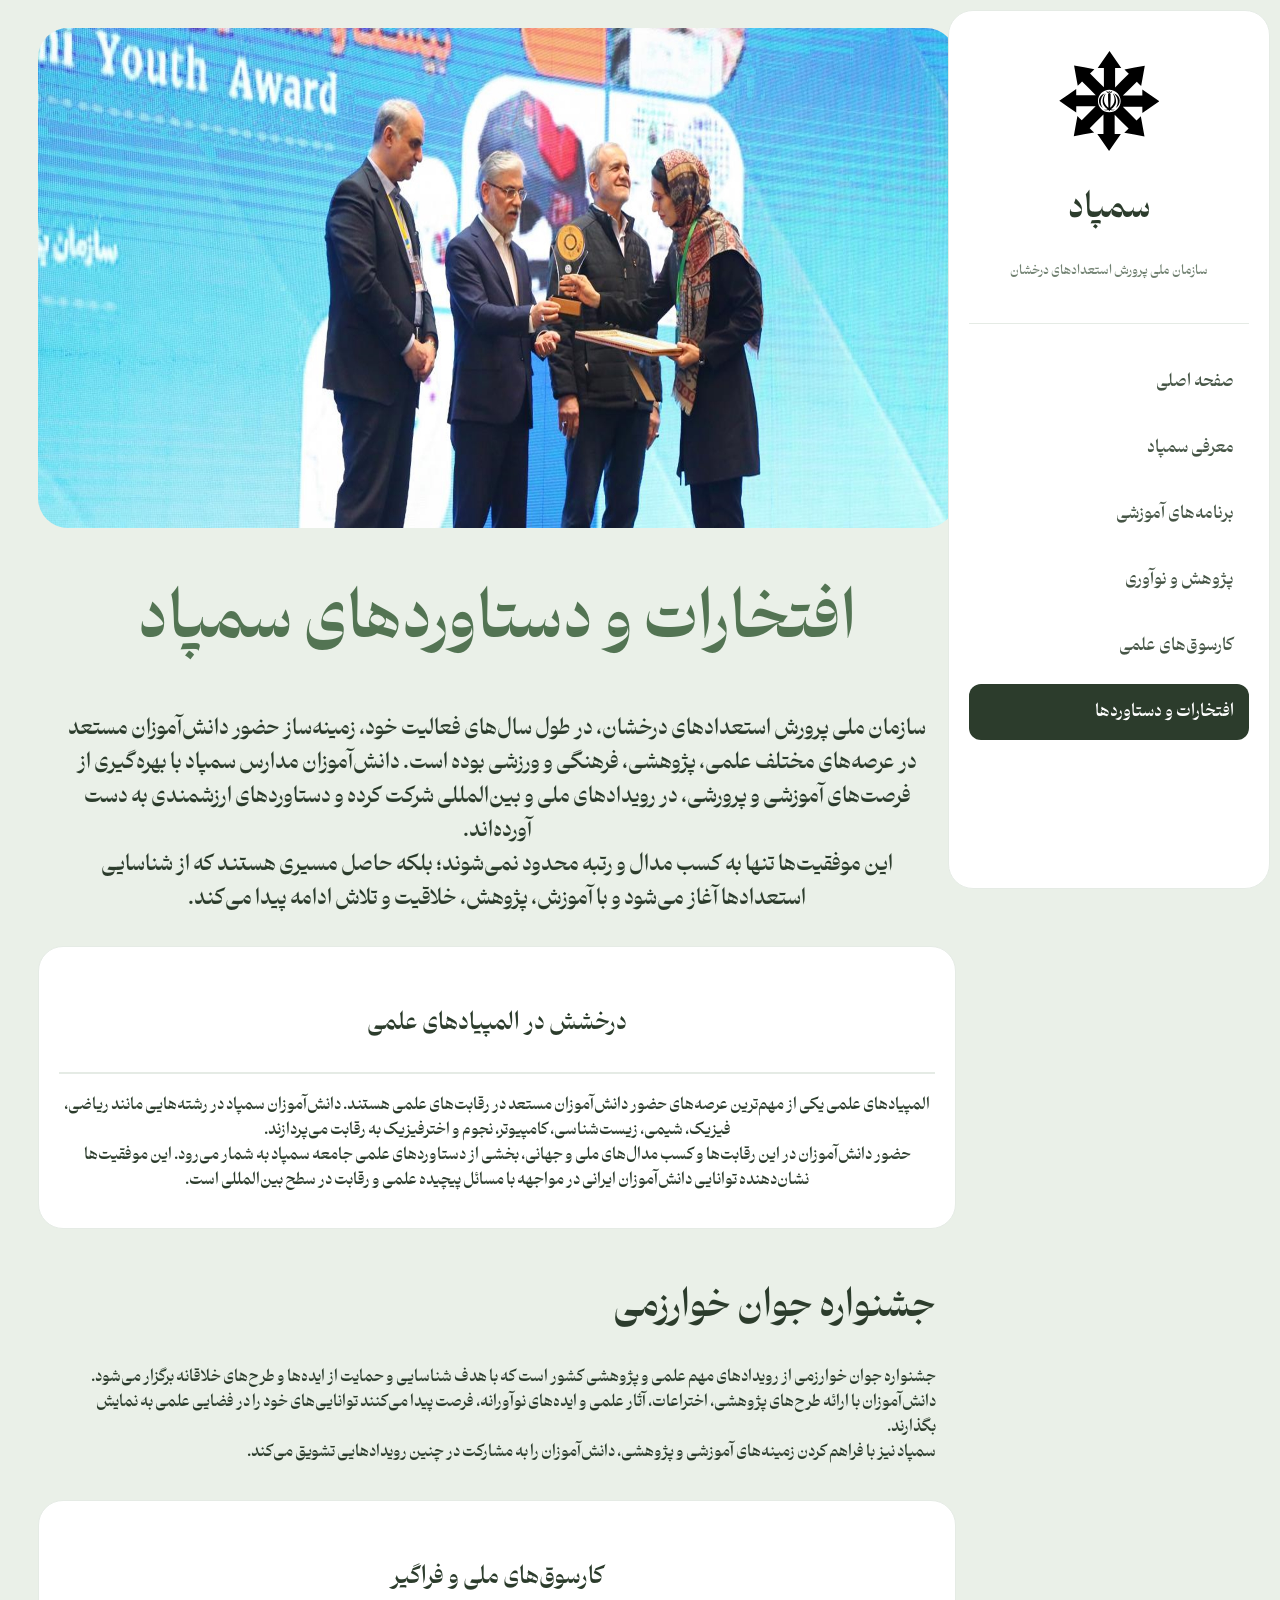
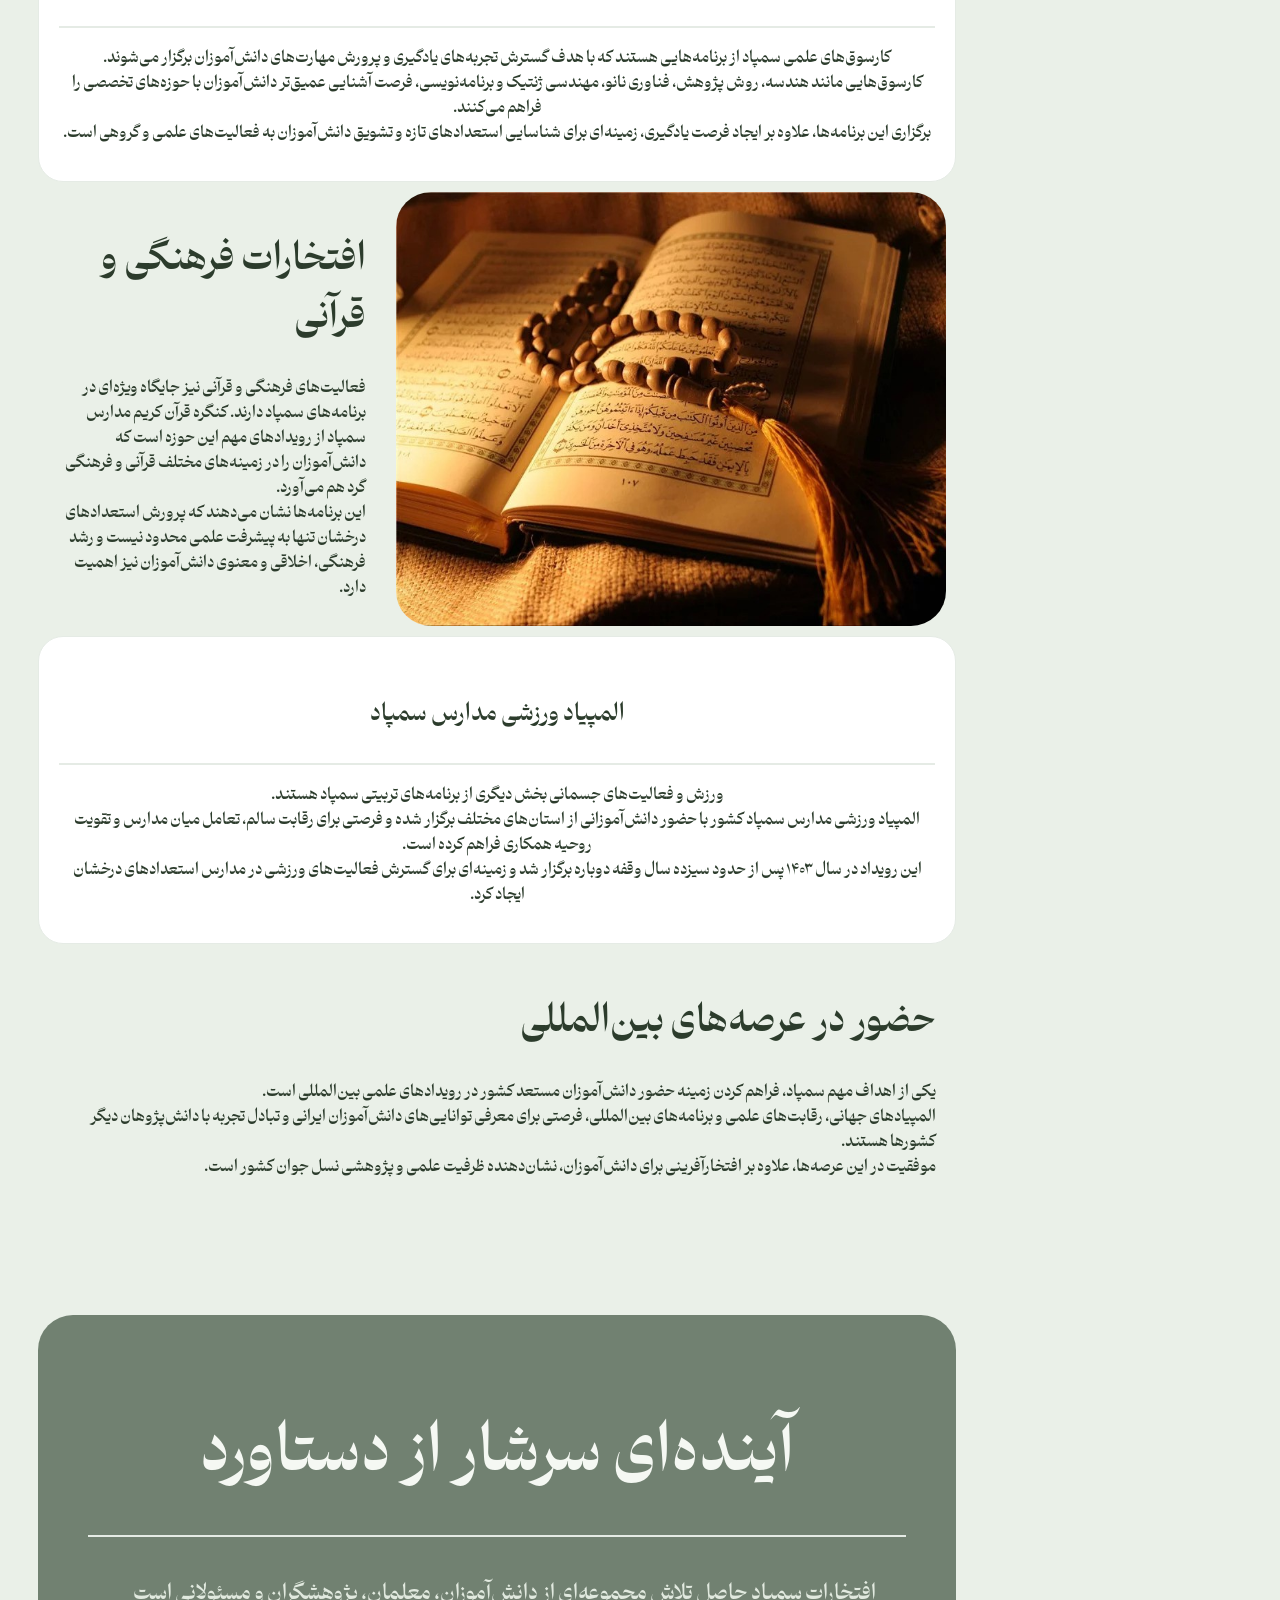
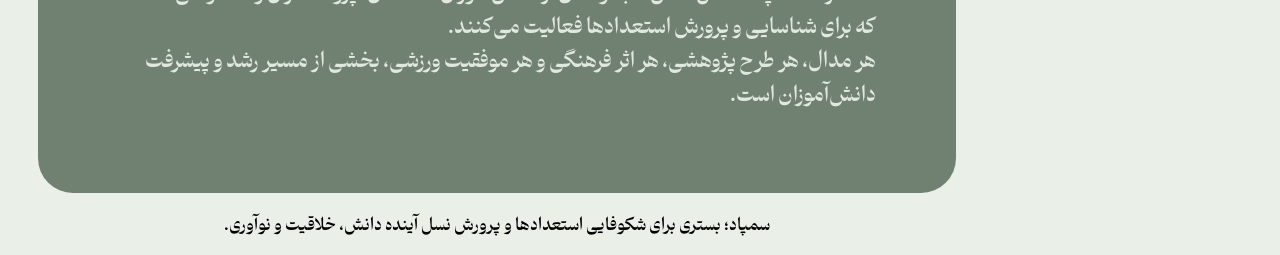
==== achievements.html @ 4903bffd "Add files via upload" ====
<!doctype html>
<html lang="fa" dir="rtl">
  <head>
    <meta charset="UTF-8" />
    <meta name="viewport" content="width=device-width, initial-scale=1.0" />
    <title>افتخارات و دستاوردها</title>
    <link rel="stylesheet" href="./assets/styles/style.css" />
    <link rel="icon" href="./assets/images/Sampad.svg">
  </head>
  <body>
    <aside id="side-bar">
      <div class="sidebar-header">
        <img src="./assets/images/Sampad.svg" alt="لوگو سمپاد">
        <h2>سمپاد</h2>
        <p>سازمان ملی پرورش استعدادهای درخشان</p>
      </div>

      <nav class="sidebar-nav">
        <a href="./index.html"> صفحه اصلی </a>

        <a href="./info.html"> معرفی سمپاد </a>

        <a href="./programs.html"> برنامه‌های آموزشی </a>

        <a href="./research.html"> پژوهش و نوآوری </a>

        <a href="./events.html"> کارسوق‌های علمی </a>

        <a href="./achievements.html" class="active"> افتخارات و دستاوردها </a>
      </nav>
    </aside>

    <div id="div">
      <div id="hover">
        <img src="./assets/images/achievements.jpg" alt="" />
        <h1>افتخارات و دستاوردهای سمپاد</h1>
        <p>
          سازمان ملی پرورش استعدادهای درخشان، در طول سال‌های فعالیت خود،
          زمینه‌ساز حضور دانش‌آموزان مستعد در عرصه‌های مختلف علمی، پژوهشی،
          فرهنگی و ورزشی بوده است. دانش‌آموزان مدارس سمپاد با بهره‌گیری از
          فرصت‌های آموزشی و پرورشی، در رویدادهای ملی و بین‌المللی شرکت کرده و
          دستاوردهای ارزشمندی به دست آورده‌اند.
          <br />
          این موفقیت‌ها تنها به کسب مدال و رتبه محدود نمی‌شوند؛ بلکه حاصل مسیری
          هستند که از شناسایی استعدادها آغاز می‌شود و با آموزش، پژوهش، خلاقیت و
          تلاش ادامه پیدا می‌کند.
        </p>
      </div>

      <div class="info">
        <h2>درخشش در المپیادهای علمی</h2>
        <p>
          المپیادهای علمی یکی از مهم‌ترین عرصه‌های حضور دانش‌آموزان مستعد در
          رقابت‌های علمی هستند. دانش‌آموزان سمپاد در رشته‌هایی مانند ریاضی،
          فیزیک، شیمی، زیست‌شناسی، کامپیوتر، نجوم و اخترفیزیک به رقابت
          می‌پردازند.
          <br />
          حضور دانش‌آموزان در این رقابت‌ها و کسب مدال‌های ملی و جهانی، بخشی از
          دستاوردهای علمی جامعه سمپاد به شمار می‌رود. این موفقیت‌ها نشان‌دهنده
          توانایی دانش‌آموزان ایرانی در مواجهه با مسائل پیچیده علمی و رقابت در
          سطح بین‌المللی است.
        </p>
      </div>

      <div class="text">
        <h2>جشنواره جوان خوارزمی</h2>
        <p>
          جشنواره جوان خوارزمی از رویدادهای مهم علمی و پژوهشی کشور است که با هدف
          شناسایی و حمایت از ایده‌ها و طرح‌های خلاقانه برگزار می‌شود.
          <br />
          دانش‌آموزان با ارائه طرح‌های پژوهشی، اختراعات، آثار علمی و ایده‌های
          نوآورانه، فرصت پیدا می‌کنند توانایی‌های خود را در فضایی علمی به نمایش
          بگذارند.
          <br />
          سمپاد نیز با فراهم کردن زمینه‌های آموزشی و پژوهشی، دانش‌آموزان را به
          مشارکت در چنین رویدادهایی تشویق می‌کند.
        </p>
      </div>

      <div class="info">
        <h2>کارسوق‌های ملی و فراگیر</h2>
        <p>
          کارسوق‌های علمی سمپاد از برنامه‌هایی هستند که با هدف گسترش تجربه‌های
          یادگیری و پرورش مهارت‌های دانش‌آموزان برگزار می‌شوند.
          <br />
          کارسوق‌هایی مانند هندسه، روش پژوهش، فناوری نانو، مهندسی ژنتیک و
          برنامه‌نویسی، فرصت آشنایی عمیق‌تر دانش‌آموزان با حوزه‌های تخصصی را
          فراهم می‌کنند.
          <br />
          برگزاری این برنامه‌ها، علاوه بر ایجاد فرصت یادگیری، زمینه‌ای برای
          شناسایی استعدادهای تازه و تشویق دانش‌آموزان به فعالیت‌های علمی و گروهی
          است.
        </p>
      </div>

      <div style="display: flex">
        <img
          src="./assets/images/achievements2.jpg"
          alt="عکس قرآن"
          class="img"
        />
        <div class="text">
          <h2>افتخارات فرهنگی و قرآنی</h2>
          <p>
            فعالیت‌های فرهنگی و قرآنی نیز جایگاه ویژه‌ای در برنامه‌های سمپاد
            دارند. کنگره قرآن کریم مدارس سمپاد از رویدادهای مهم این حوزه است که
            دانش‌آموزان را در زمینه‌های مختلف قرآنی و فرهنگی گرد هم می‌آورد.
            <br />
            این برنامه‌ها نشان می‌دهند که پرورش استعدادهای درخشان تنها به پیشرفت
            علمی محدود نیست و رشد فرهنگی، اخلاقی و معنوی دانش‌آموزان نیز اهمیت
            دارد.
          </p>
        </div>
      </div>

      <div class="info">
        <h2>المپیاد ورزشی مدارس سمپاد</h2>
        <p>
          ورزش و فعالیت‌های جسمانی بخش دیگری از برنامه‌های تربیتی سمپاد هستند.
          <br />
          المپیاد ورزشی مدارس سمپاد کشور با حضور دانش‌آموزانی از استان‌های مختلف
          برگزار شده و فرصتی برای رقابت سالم، تعامل میان مدارس و تقویت روحیه
          همکاری فراهم کرده است.
          <br />
          این رویداد در سال ۱۴۰۳ پس از حدود سیزده سال وقفه دوباره برگزار شد و
          زمینه‌ای برای گسترش فعالیت‌های ورزشی در مدارس استعدادهای درخشان ایجاد
          کرد.
        </p>
      </div>

      <div class="text">
        <h2>حضور در عرصه‌های بین‌المللی</h2>
        <p>
          یکی از اهداف مهم سمپاد، فراهم کردن زمینه حضور دانش‌آموزان مستعد کشور
          در رویدادهای علمی بین‌المللی است.
          <br />
          المپیادهای جهانی، رقابت‌های علمی و برنامه‌های بین‌المللی، فرصتی برای
          معرفی توانایی‌های دانش‌آموزان ایرانی و تبادل تجربه با دانش‌پژوهان دیگر
          کشورها هستند.
          <br />
          موفقیت در این عرصه‌ها، علاوه بر افتخارآفرینی برای دانش‌آموزان،
          نشان‌دهنده ظرفیت علمی و پژوهشی نسل جوان کشور است.
        </p>
      </div>

      <div class="end">
        <h1>آینده‌ای سرشار از دستاورد</h1>
        <p>
          افتخارات سمپاد حاصل تلاش مجموعه‌ای از دانش‌آموزان، معلمان، پژوهشگران و
          مسئولانی است که برای شناسایی و پرورش استعدادها فعالیت می‌کنند.
          <br />
          هر مدال، هر طرح پژوهشی، هر اثر فرهنگی و هر موفقیت ورزشی، بخشی از مسیر
          رشد و پیشرفت دانش‌آموزان است.
        </p>
      </div>
      <p style="text-align: center; font-family: Doran">
        سمپاد؛ بستری برای شکوفایی استعدادها و پرورش نسل آینده دانش، خلاقیت و
        نوآوری.
      </p>
    </div>
  </body>
</html>
---- assets/styles/style.css ----
@font-face {
  font-family: "Doran";
  src: url("../fonts/Doran-Bold.otf") format("opentype");
  font-weight: bold;
  font-style: normal;
}

#div {
  margin: 0;
  margin-right: 25%;
  margin-left: 30px;
}

body {
  background-color: #eaf0e8;
}

#side-bar {
  width: 280px;
  height: 93vh;
  margin: 10px;
  padding: 20px;

  border-radius: 25px;
  background-color: white;
  border: 1px solid #e5ebe5;

  position: fixed;
  top: 0;
  right: 0;
}

.sidebar-header {
  text-align: center;
  padding: 20px 10px 30px;
  border-bottom: 1px solid #e5ebe5;
}

.sidebar-header > img {
  text-align: center;
  width: 100px;
}

.sidebar-header h2 {
  font-family: "Doran";
  color: #2c3c2c;
  font-size: 32px;
}

.sidebar-header p {
  font-family: "Doran";
  color: #718171;
  font-size: 12px;
}

.sidebar-nav {
  display: flex;
  flex-direction: column;
  gap: 10px;
  margin-top: 30px;
}

.sidebar-nav a {
  text-decoration: none;
  color: #465546;
  font-family: "Doran";
  padding: 15px;
  border-radius: 12px;
  transition: 0.25s ease;
}

.sidebar-nav a:hover {
  background-color: #eaf0e8;
  color: #2c3c2c;
  transform: translateX(-5px);
}

.sidebar-nav a.active {
  background-color: #2c3c2c;
  color: white;
}

#hover {
  text-align: center;
}

#hover > img {
  width: 100%;
  height: 500px;
  border-radius: 30px;
  margin-top: 20px;
}

#hover > p {
  font-family: "Doran", sans-serif;
  color: #2c3c2c;
  font-size: 20px;
  margin: 30px;
  font-weight: bold;
}

#hover > h1 {
  font-family: "Doran", sans-serif;
  color: rgb(83, 116, 83);
  font-size: 60px;
  font-weight: bold;
  margin-top: 40px;
}

.card > h2 {
  color: white;
  font-family: "Doran", sans-serif;
  font-size: 25px;
   padding: 20px 10px 30px;
  border-bottom: 1px solid #e5ebe5;
}

.card > p {
  color: white;
  font-family: "Doran", sans-serif;
  font-size: 15px;
  line-height: 2.2;
}

.cards-container {
  display: flex;
  gap: 25px;
  overflow-x: auto;
  padding: 20px;
  direction: rtl;
}

.card {
  flex: 0 0 350px;
  min-height: 260px;
  box-sizing: border-box;
  background-color: rgb(44, 60, 44);
  border: 2px solid transparent;
  border-radius: 30px;
  padding: 30px;
  text-align: center;

  transition:
    transform 0.3s ease,
    background-color 0.3s ease,
    border-color 0.3s ease,
    box-shadow 0.3s ease;
}

.card:hover {
  transform: translateY(-10px);
  background-color: rgb(55, 76, 55);
  border-color: rgb(120, 160, 120);
  box-shadow: 0 12px 30px rgba(44, 60, 44, 0.2);
}

.info > h2 {
  font-family: "Doran";
  color: #2c3c2c;
  font-size: 22px;
  text-align: center;
  padding: 20px 10px 30px;
  border-bottom: 2px solid #e5ebe5;
}

.info > p {
  font-family: "Doran";
  color: #2c3c2c;
  font-size: 15px;
  text-align: center;
}

.info {
  padding: 20px;
  border-radius: 25px;
  background-color: white;
  border: 1px solid #e5ebe5;
}

.timeline-section {
  margin: 80px 0;
  padding: 30px;
}

.timeline-section > h2 {
  font-family: "Doran";
  font-size: 35px;
  color: rgb(44, 60, 44);
}

.timeline-description {
  font-family: "Doran";
  color: #718171;
  margin-bottom: 50px;
}

.timeline {
  position: relative;
  padding-right: 35px;
}

.timeline-item {
  position: relative;
  margin-bottom: 35px;
}

.timeline-card {
  background-color: #f5f8f3;
  border: 1px solid #e1e9df;
  border-radius: 20px;
  padding: 25px;
  transition: 0.3s ease;
}

.timeline-card:hover {
  transform: translateX(-7px);
  background-color: #edf3eb;
  box-shadow: 0 10px 25px rgba(44, 60, 44, 0.08);
}

.timeline-year {
  display: inline-block;
  background-color: #dce9d9;
  color: #365536;
  padding: 7px 15px;
  border-radius: 20px;
  font-family: "Doran";
  font-size: 14px;
}

.timeline-card h3 {
  font-family: "Doran";
  color: #2c3c2c;
  font-size: 23px;
  margin-top: 20px;
}

.timeline-card p {
  font-family: "Doran";
  color: #647264;
  font-size: 15px;
}

.text > h2 {
  font-family: "Doran";
  color: #2c3c2c;
  font-size: 22px;
  text-align: center;
  color: rgb(44, 60, 44);
  text-align: right;
  font-size: 35px;
}

.text > h3 {
  font-family: "Doran";
  color: #718171;
}

.text > p {
  font-family: "Doran";
  color: #2c3c2c;
  font-size: 15px;
  text-align: right;
}

.text {
  padding: 20px;
  border-radius: 25px;
}

li {
  font-family: "Doran";
  color: #465546;
  font-size: 15px;
  text-align: right;
}

.img {
  width: 550px;
  border-radius: 35px;
  margin: 10px;
  height: auto;
}

.end {
  margin: 100px 0 20px 0;
  background-color: #718171;
  border-radius: 35px;
  padding: 50px;
}
.end > p {
  font-family: "Doran", sans-serif;
  color: #e1e9df;
  font-size: 20px;
  margin: 30px;
  font-weight: bold;
}

.end > h1 {
  font-family: "Doran", sans-serif;
  color: #f5f8f3;
  font-size: 60px;
  font-weight: bold;
  margin-top: 40px;
  text-align: center;
  border-bottom: 2px solid #e5ebe5;
  padding-bottom: 30px;
}

.end > ul > li {
  font-family: "Doran", sans-serif;
  color: #f5f8f3;
  font-size: 15px;
  font-weight: bold;
}
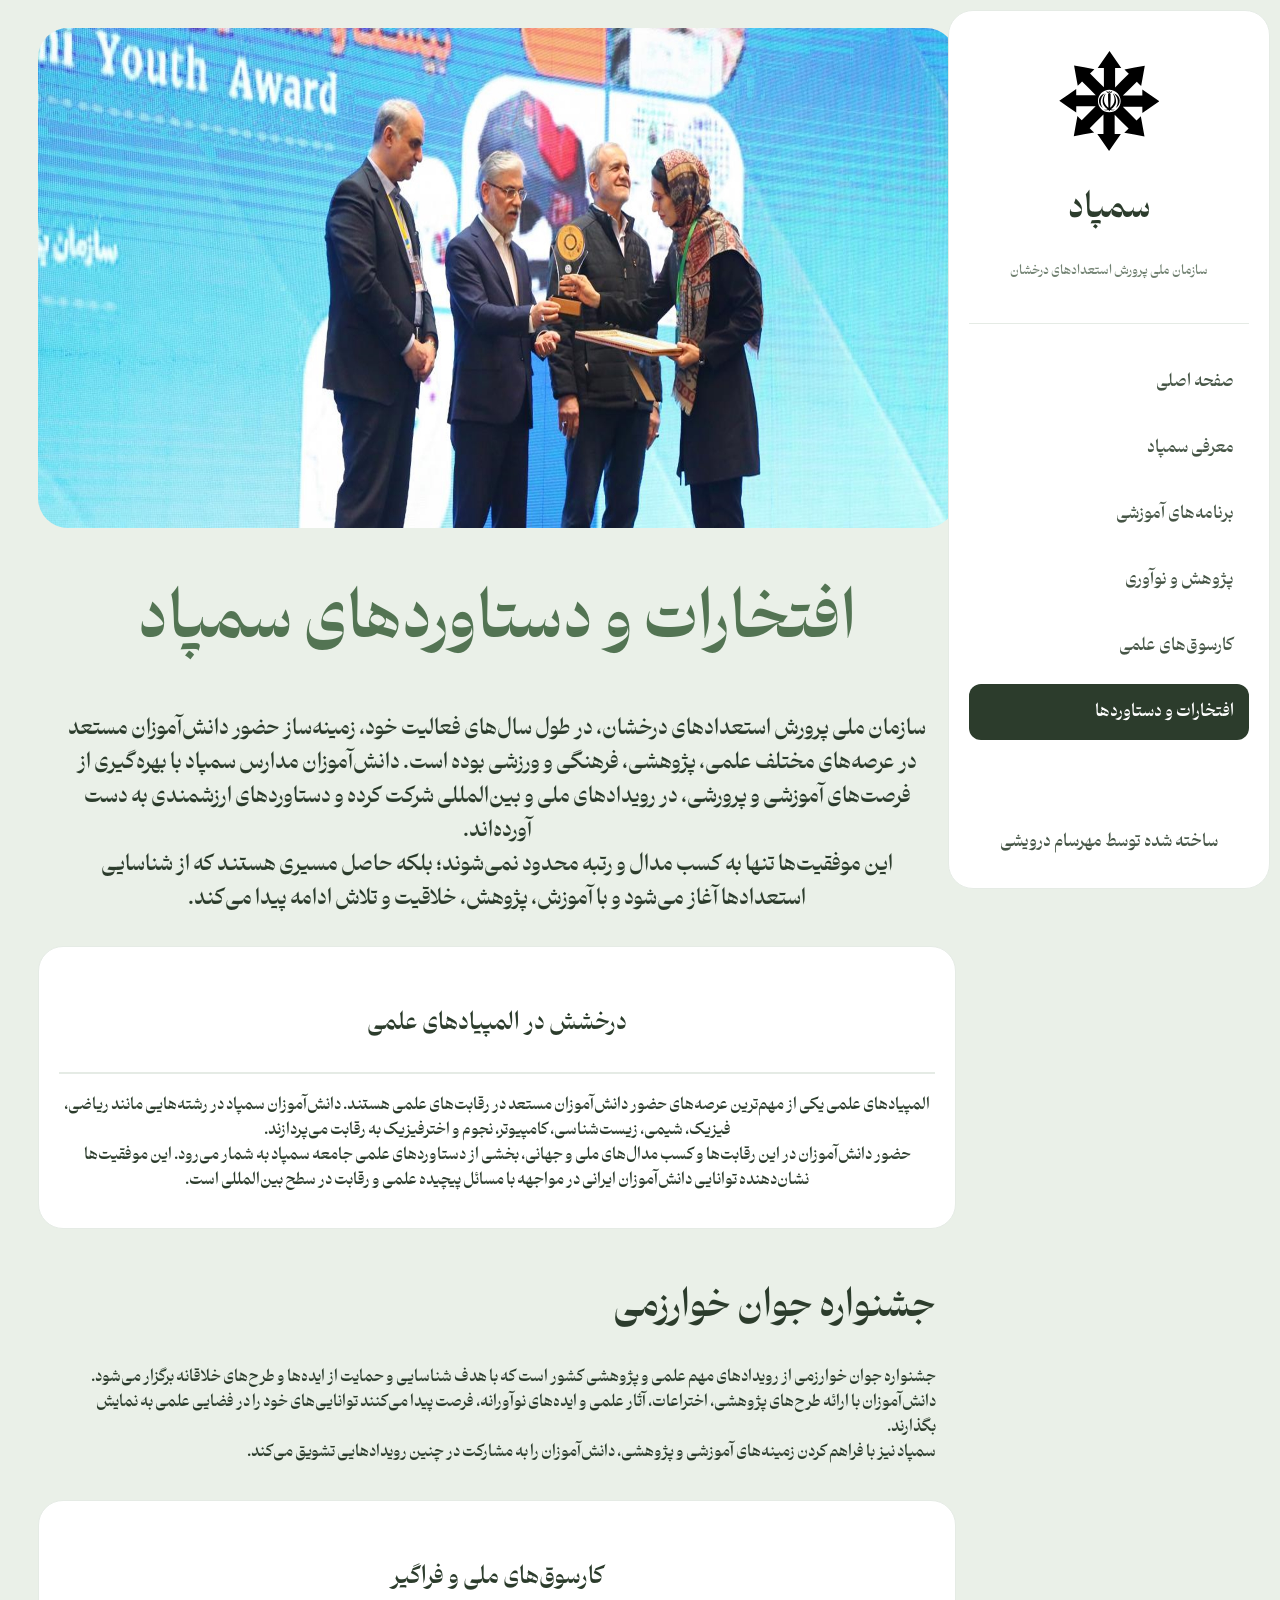
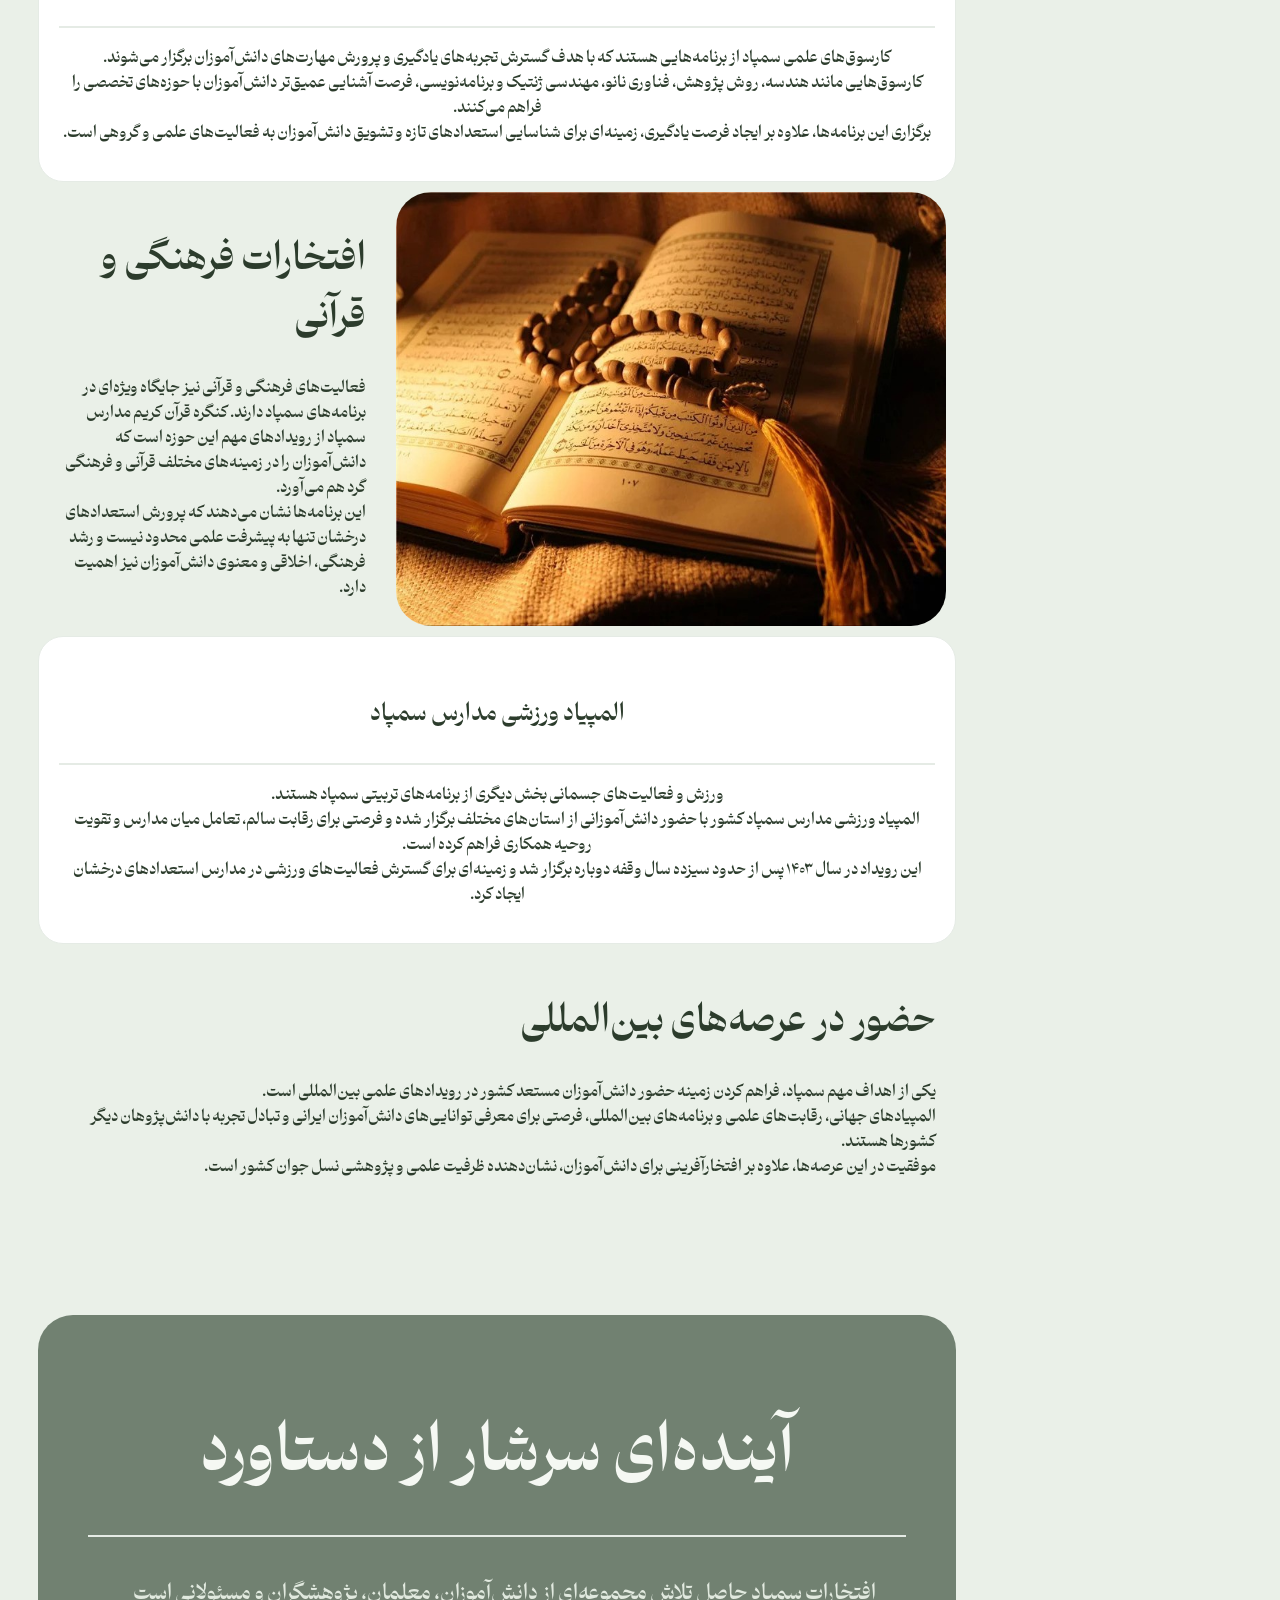
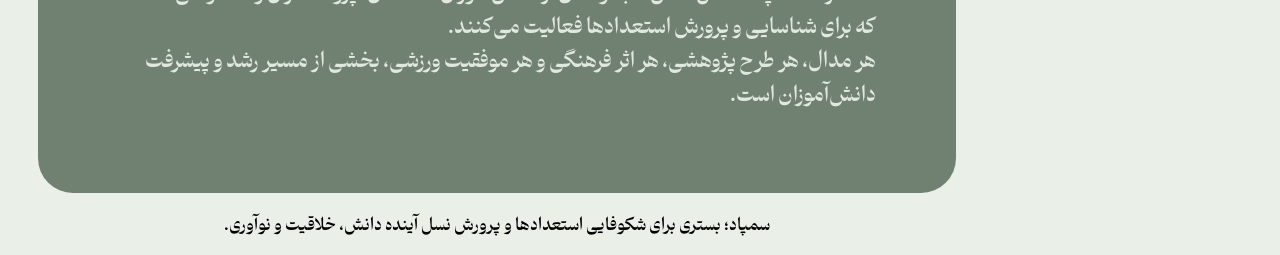
==== commit ffea8033: "Update achievements.html" ====
--- a/achievements.html
+++ b/achievements.html
@@ -27,6 +27,10 @@
         <a href="./events.html"> کارسوق‌های علمی </a>
 
         <a href="./achievements.html" class="active"> افتخارات و دستاوردها </a>
+
+        <p>
+          ساخته شده توسط مهرسام درویشی
+        </p>
       </nav>
     </aside>
 
--- a/assets/styles/style.css
+++ b/assets/styles/style.css
@@ -57,7 +57,17 @@
   display: flex;
   flex-direction: column;
   gap: 10px;
+
   margin-top: 30px;
+  height: calc(93vh - 300px);
+}
+
+.sidebar-nav > p {
+  color: #465546;
+  font-family: "Doran";
+  text-align: center;
+  margin-top: auto;
+  padding-bottom: 20px;
 }
 
 .sidebar-nav a {
@@ -111,7 +121,7 @@
   color: white;
   font-family: "Doran", sans-serif;
   font-size: 25px;
-   padding: 20px 10px 30px;
+  padding: 20px 10px 30px;
   border-bottom: 1px solid #e5ebe5;
 }
 
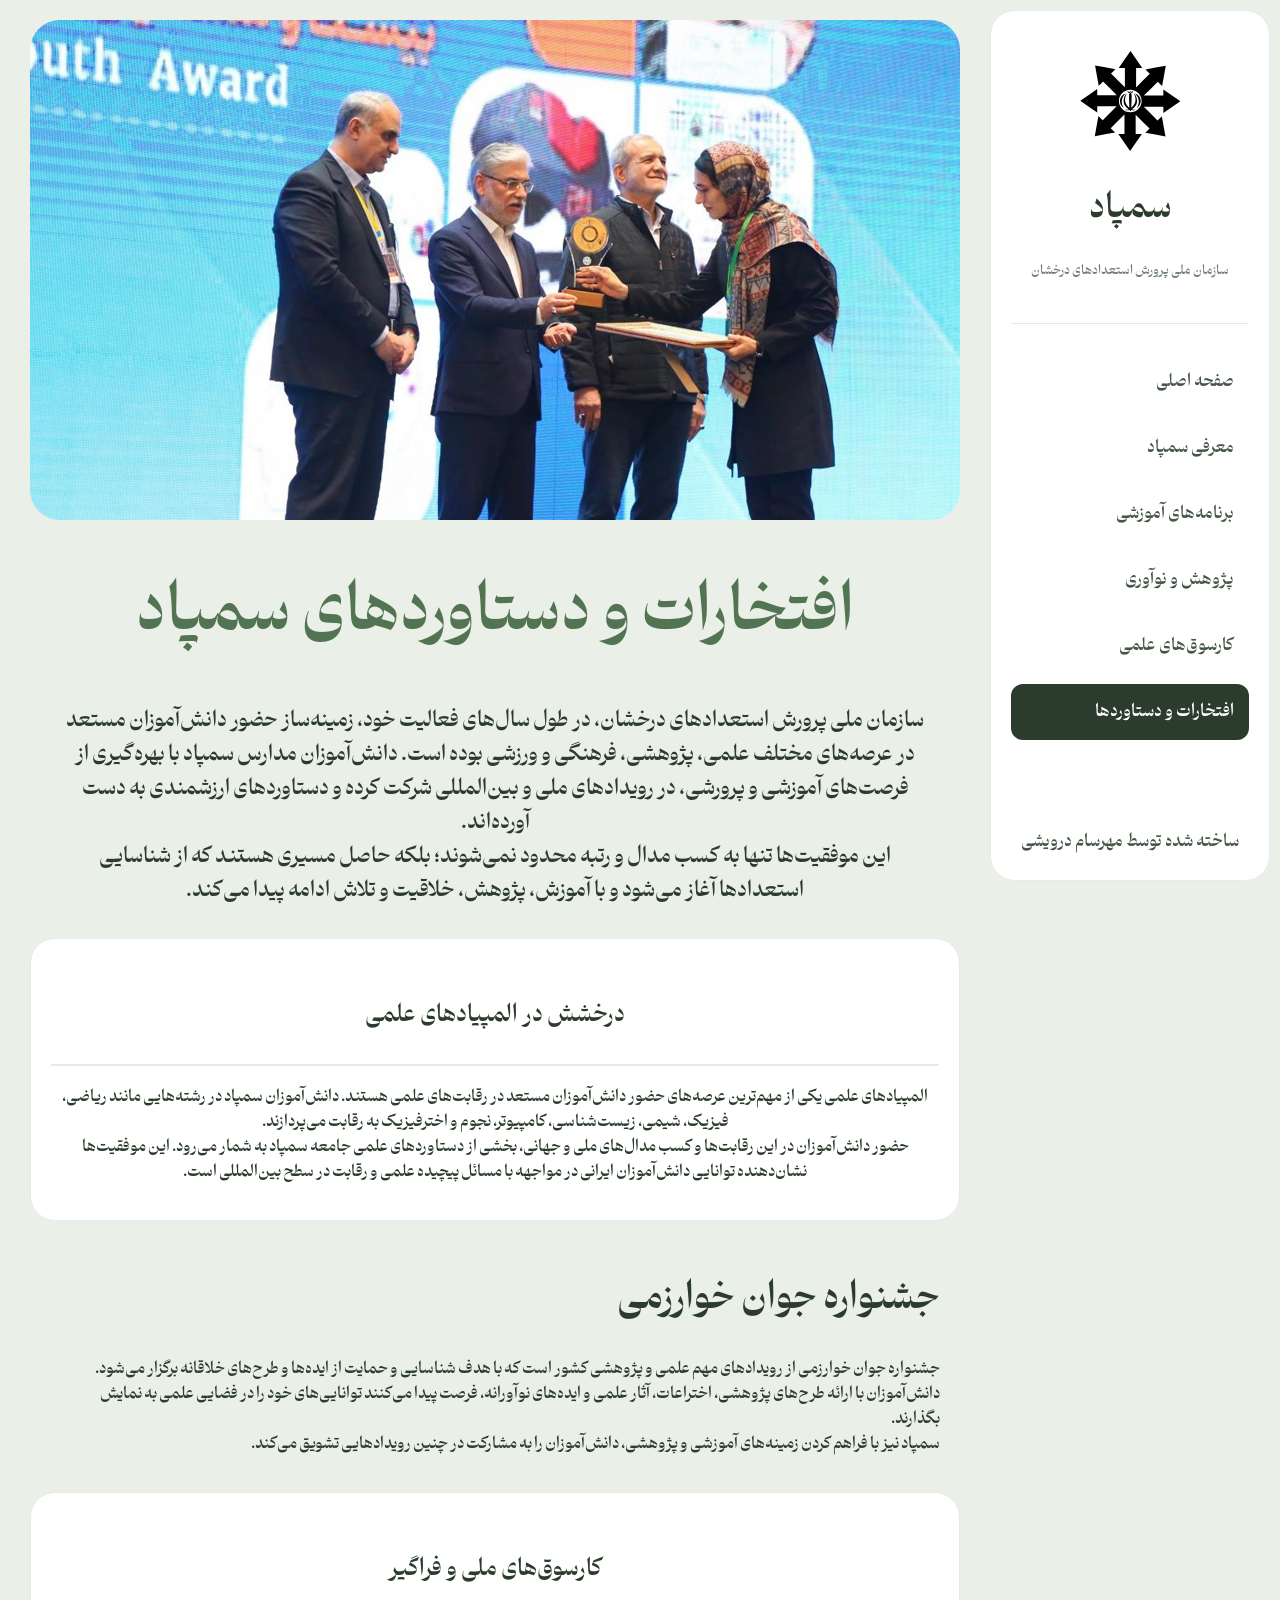
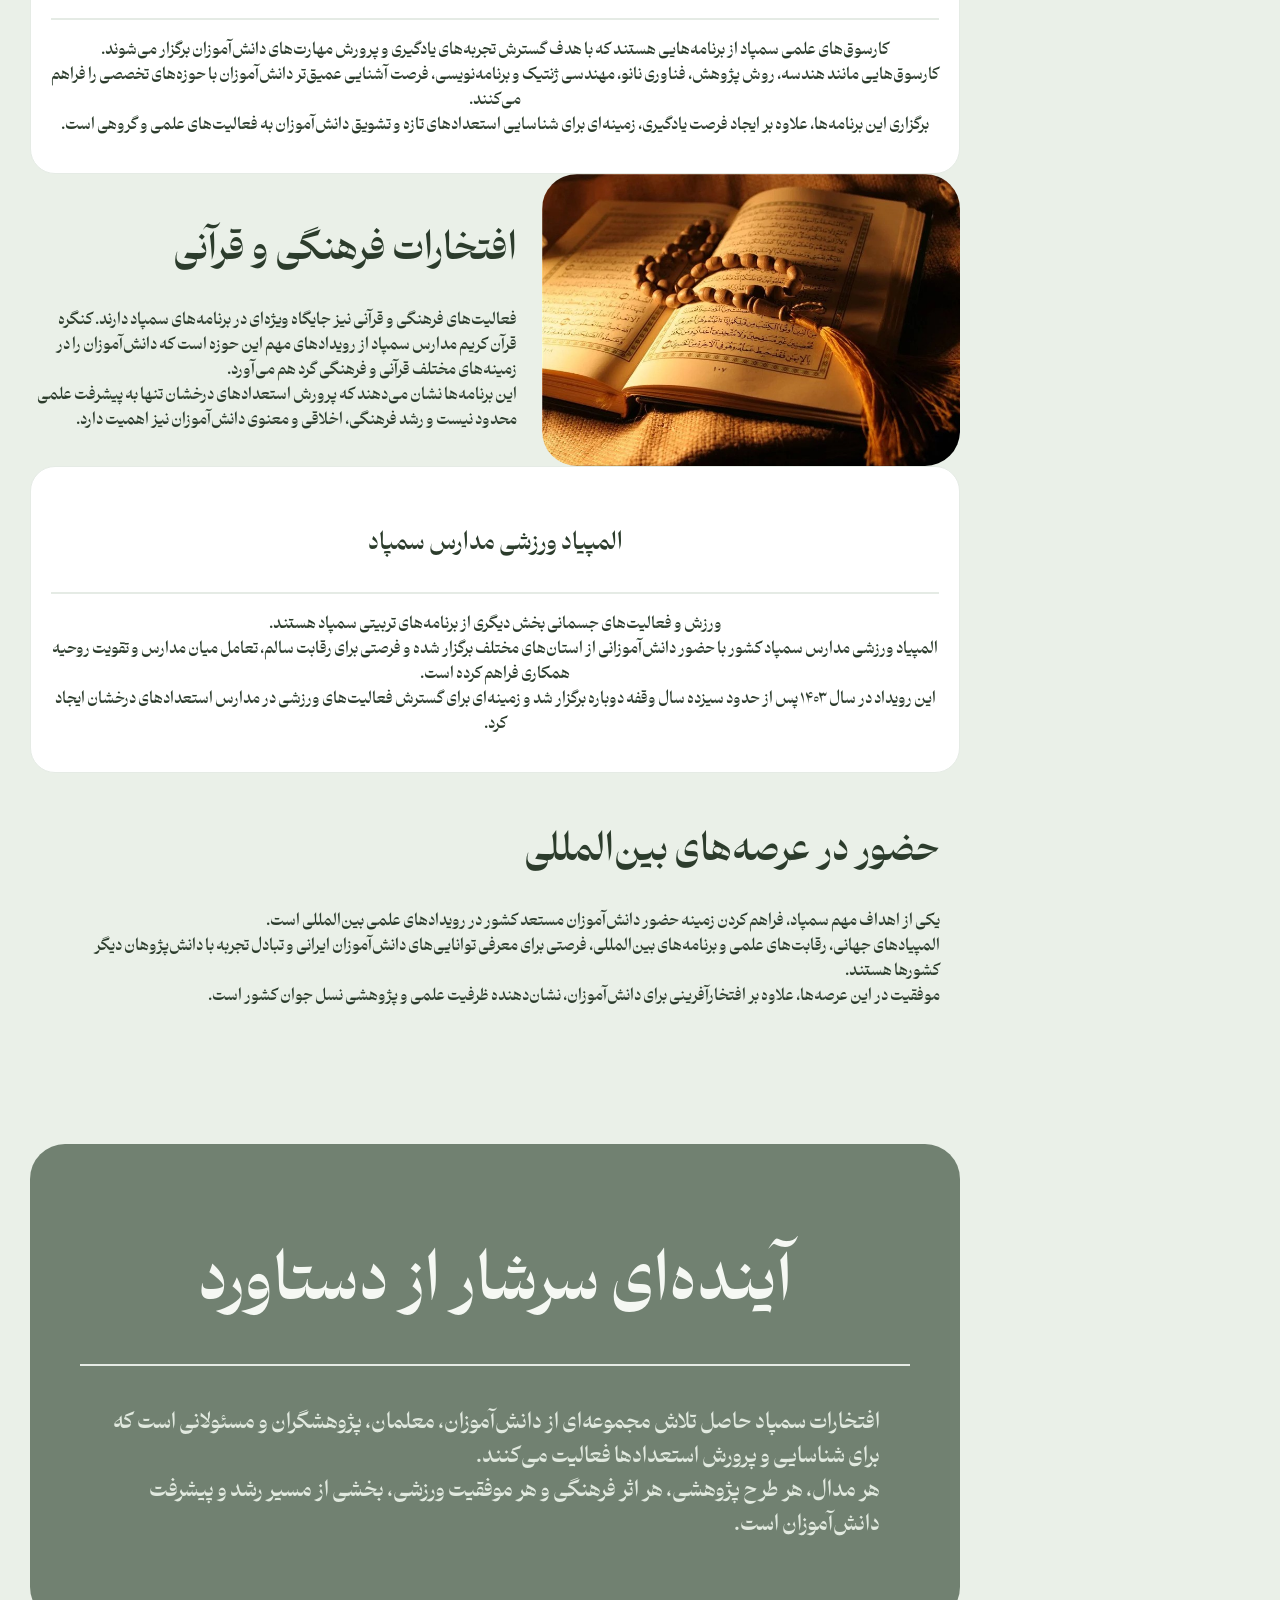
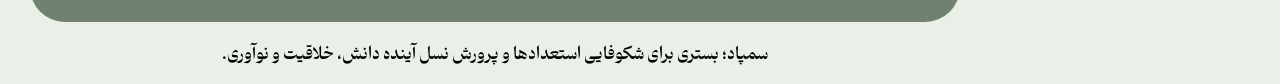
==== commit 12efca23: "Update achievements.html" ====
--- a/achievements.html
+++ b/achievements.html
@@ -5,17 +5,17 @@
     <meta name="viewport" content="width=device-width, initial-scale=1.0" />
     <title>افتخارات و دستاوردها</title>
     <link rel="stylesheet" href="./assets/styles/style.css" />
-    <link rel="icon" href="./assets/images/Sampad.svg">
+    <link rel="icon" href="./assets/images/Sampad.svg" />
   </head>
   <body>
-    <aside id="side-bar">
+    <div id="side-bar">
       <div class="sidebar-header">
-        <img src="./assets/images/Sampad.svg" alt="لوگو سمپاد">
+        <img src="./assets/images/Sampad.svg" alt="لوگو سمپاد" />
         <h2>سمپاد</h2>
         <p>سازمان ملی پرورش استعدادهای درخشان</p>
       </div>
 
-      <nav class="sidebar-nav">
+      <div class="sidebar-nav">
         <a href="./index.html"> صفحه اصلی </a>
 
         <a href="./info.html"> معرفی سمپاد </a>
@@ -28,11 +28,9 @@
 
         <a href="./achievements.html" class="active"> افتخارات و دستاوردها </a>
 
-        <p>
-          ساخته شده توسط مهرسام درویشی
-        </p>
-      </nav>
-    </aside>
+        <p>ساخته شده توسط مهرسام درویشی</p>
+      </div>
+    </div>
 
     <div id="div">
       <div id="hover">
@@ -97,13 +95,14 @@
         </p>
       </div>
 
-      <div style="display: flex">
+      <div class="content-row">
         <img
           src="./assets/images/achievements2.jpg"
           alt="عکس قرآن"
-          class="img"
+          class="content-image"
         />
-        <div class="text">
+
+        <div class="content-description">
           <h2>افتخارات فرهنگی و قرآنی</h2>
           <p>
             فعالیت‌های فرهنگی و قرآنی نیز جایگاه ویژه‌ای در برنامه‌های سمپاد
--- a/assets/styles/style.css
+++ b/assets/styles/style.css
@@ -3,6 +3,19 @@
   src: url("../fonts/Doran-Bold.otf") format("opentype");
   font-weight: bold;
   font-style: normal;
+}
+
+* {
+  box-sizing: border-box;
+}
+
+html {
+  scroll-behavior: smooth;
+}
+
+body {
+  margin: 0;
+  background-color: #eaf0e8;
 }
 
 #div {
@@ -17,7 +30,7 @@
 
 #side-bar {
   width: 280px;
-  height: 93vh;
+  height: calc(99vh - 20px);
   margin: 10px;
   padding: 20px;
 
@@ -97,6 +110,7 @@
 #hover > img {
   width: 100%;
   height: 500px;
+  object-fit: cover;
   border-radius: 30px;
   margin-top: 20px;
 }
@@ -323,3 +337,250 @@
   font-size: 15px;
   font-weight: bold;
 }
+
+.content-row {
+  display: flex;
+  align-items: center;
+  gap: 25px;
+}
+
+.content-image {
+  width: 45%;
+  max-width: 550px;
+  height: auto;
+  border-radius: 35px;
+}
+
+.content-description {
+  flex: 1;
+  min-width: 0;
+}
+
+.content-description > h2 {
+  font-family: "Doran";
+  color: #2c3c2c;
+  font-size: 22px;
+  text-align: center;
+  color: rgb(44, 60, 44);
+  text-align: right;
+  font-size: 35px;
+}
+
+.content-description > h3 {
+  font-family: "Doran";
+  color: #718171;
+}
+
+.content-description > p {
+  font-family: "Doran";
+  color: #2c3c2c;
+  font-size: 15px;
+  text-align: right;
+}
+@media screen and (max-width: 1024px) {
+
+  #side-bar {
+    position: relative;
+    width: auto;
+    height: auto;
+    margin: 10px;
+    padding: 15px;
+    border-radius: 20px;
+  }
+
+  .sidebar-header {
+    padding: 10px;
+  }
+
+  .sidebar-header > img {
+    width: 65px;
+  }
+
+  .sidebar-header h2 {
+    font-size: 25px;
+  }
+
+  .sidebar-nav {
+    height: auto;
+    margin-top: 15px;
+    gap: 5px;
+  }
+
+  .sidebar-nav > p {
+    display: none;
+  }
+
+  .sidebar-nav a {
+    padding: 12px;
+  }
+
+  #div {
+    margin: 20px;
+  }
+
+  #hover > h1 {
+    font-size: 45px;
+  }
+
+  #hover > img {
+    height: 400px;
+  }
+
+  .img {
+    width: 45%;
+  }
+
+}
+
+@media screen and (max-width: 768px) {
+
+  /* Sidebar */
+
+  #side-bar {
+    position: relative;
+    width: auto;
+    height: auto;
+    margin: 10px;
+    padding: 15px;
+    border-radius: 20px;
+  }
+
+  .sidebar-header {
+    padding: 10px;
+  }
+
+  .sidebar-header > img {
+    width: 65px;
+  }
+
+  .sidebar-header h2 {
+    font-size: 25px;
+  }
+
+  .sidebar-nav {
+    height: auto;
+    margin-top: 15px;
+    gap: 5px;
+  }
+
+  .sidebar-nav > p {
+    display: none;
+  }
+
+  .sidebar-nav a {
+    padding: 12px;
+  }
+
+  /* Main Content */
+
+  #div {
+    margin: 0 15px;
+  }
+
+  /* Hero */
+
+  #hover > h1 {
+    font-size: 35px;
+  }
+
+  #hover > p {
+    font-size: 15px;
+    margin: 20px 5px;
+  }
+
+  #hover > img {
+    height: 250px;
+    border-radius: 20px;
+  }
+
+  /* Cards */
+
+  .cards-container {
+    gap: 15px;
+    padding: 15px 5px;
+  }
+
+  .card {
+    flex-basis: 280px;
+    padding: 20px;
+  }
+
+  /* Information */
+
+  .info {
+    padding: 15px;
+  }
+
+  /* Timeline */
+
+  .timeline-section {
+    margin: 40px 0;
+    padding: 15px;
+  }
+
+  .timeline-section > h2 {
+    font-size: 27px;
+  }
+
+  .timeline {
+    padding-right: 20px;
+  }
+
+  .timeline-card {
+    padding: 18px;
+  }
+
+  .timeline-card h3 {
+    font-size: 19px;
+  }
+
+  /* Text */
+
+  .text {
+    padding: 10px;
+  }
+
+  .text > h2 {
+    font-size: 26px;
+  }
+
+  /* Images */
+
+  .img {
+    width: 100%;
+    margin: 10px 0;
+    border-radius: 20px;
+  }
+
+  /* Footer */
+
+  .end {
+    margin: 50px 0 15px;
+    padding: 25px;
+    border-radius: 20px;
+  }
+
+  .end > h1 {
+    font-size: 35px;
+  }
+
+  .end > p {
+    font-size: 15px;
+    margin: 15px 0;
+  }
+
+  .content-row {
+  flex-direction: column;
+  align-items: stretch;
+}
+
+.content-image {
+  width: 100%;
+  max-width: 100%;
+}
+
+.content-description {
+  width: 100%;
+}
+
+}
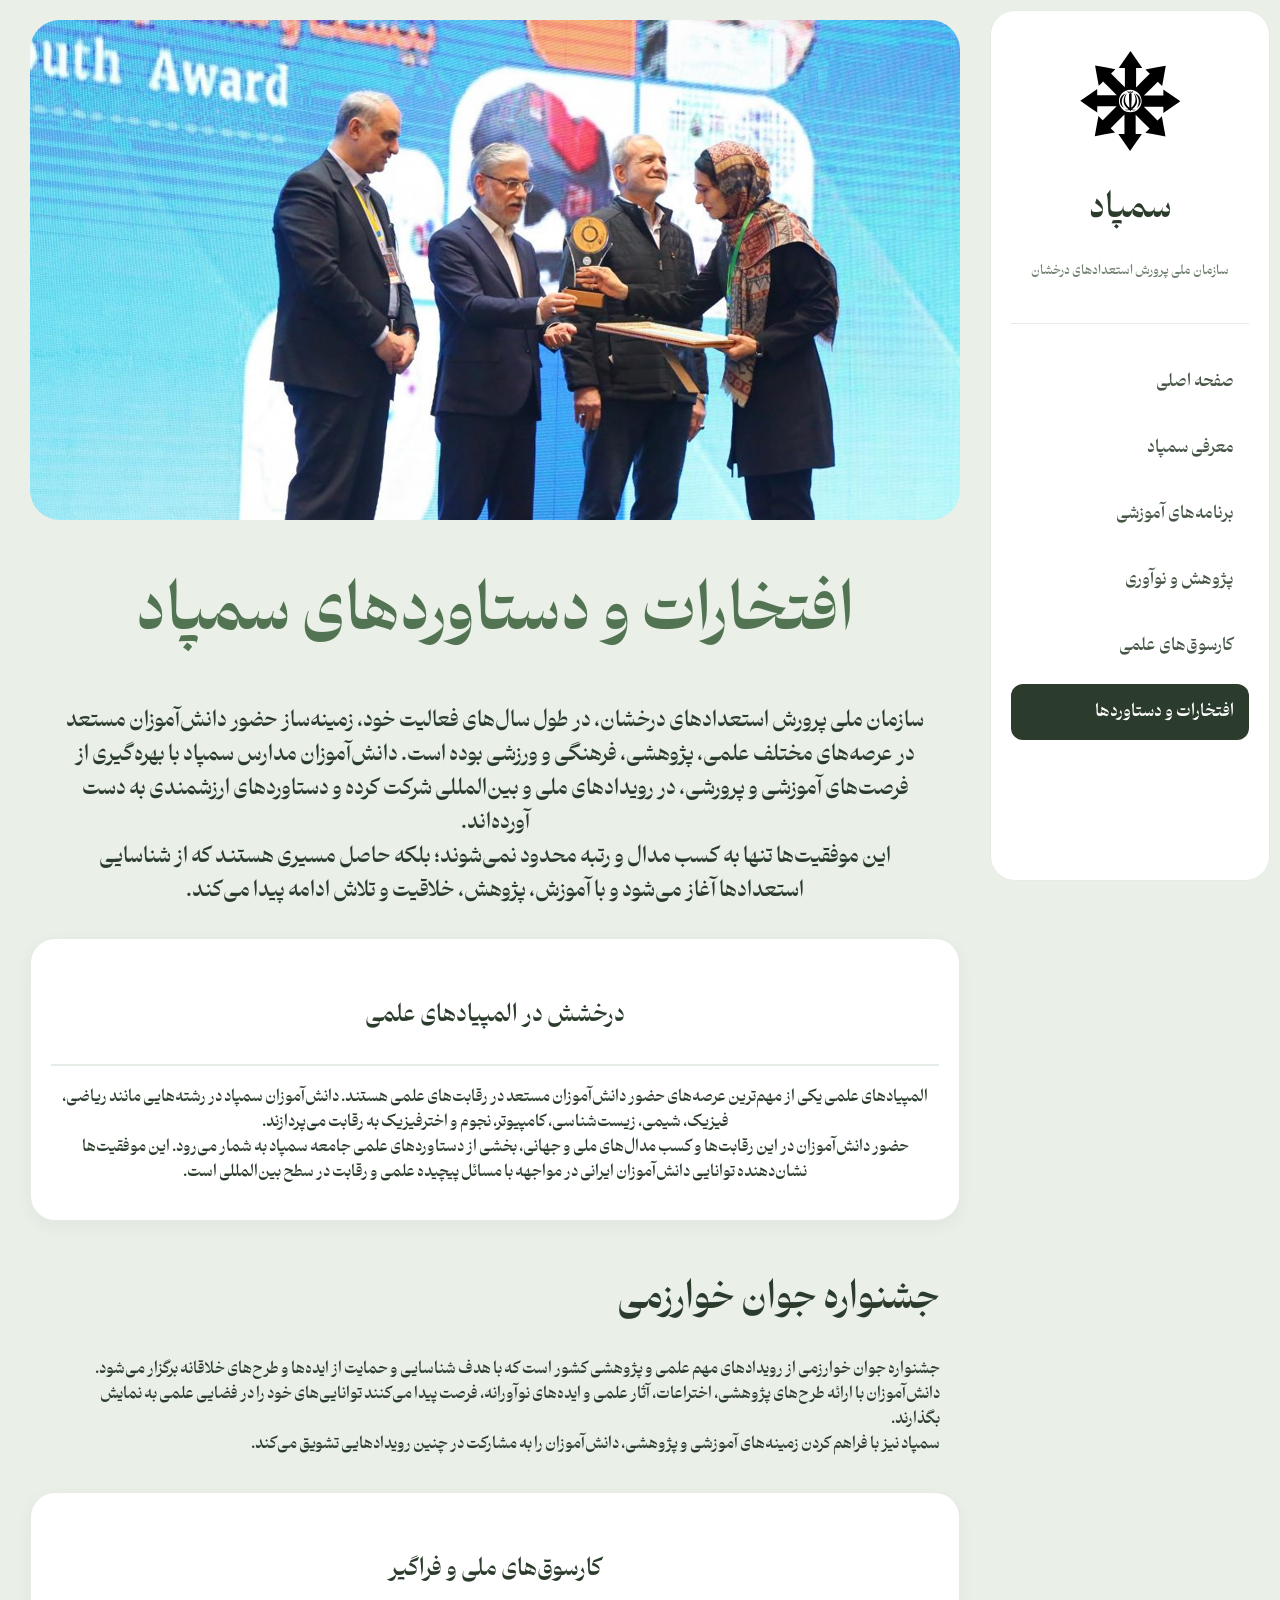
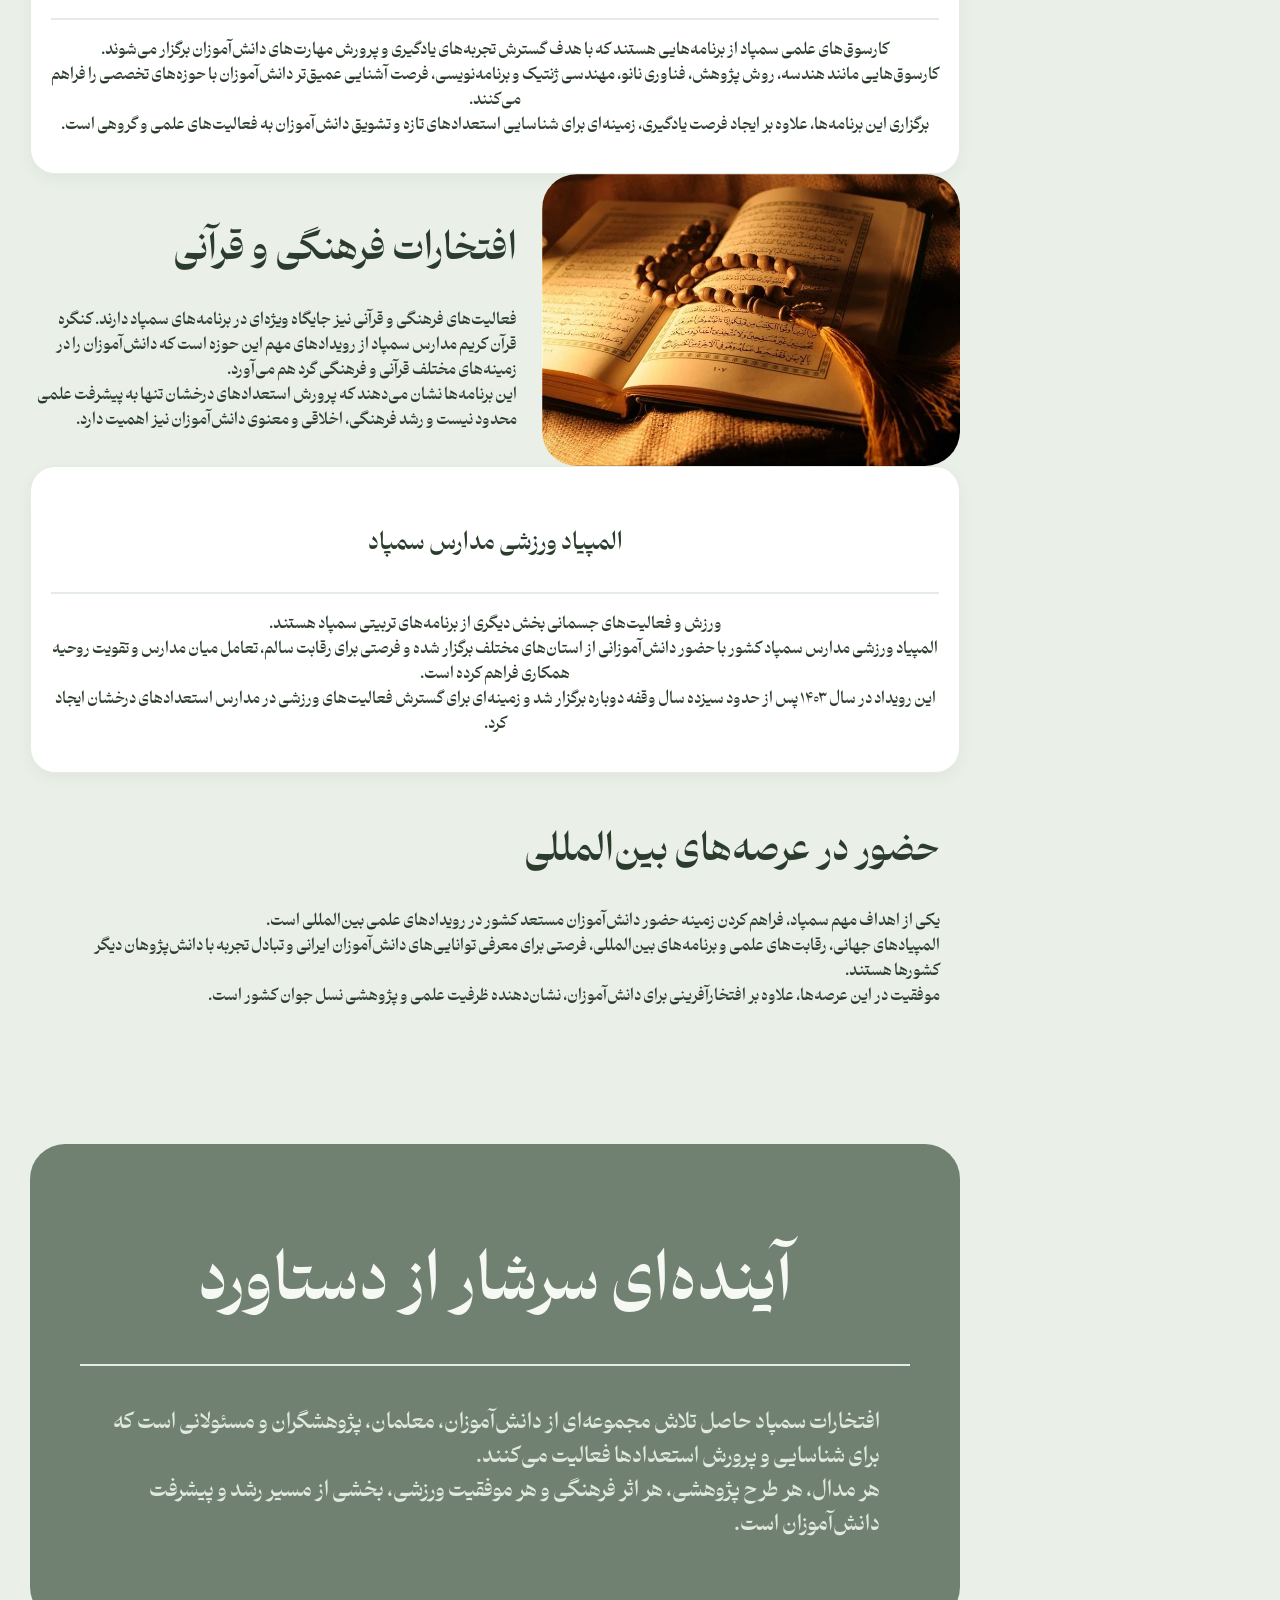
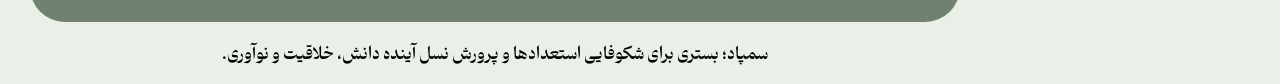
==== commit 3ffa662b: "Update achievements.html" ====
--- a/achievements.html
+++ b/achievements.html
@@ -27,8 +27,6 @@
         <a href="./events.html"> کارسوق‌های علمی </a>
 
         <a href="./achievements.html" class="active"> افتخارات و دستاوردها </a>
-
-        <p>ساخته شده توسط مهرسام درویشی</p>
       </div>
     </div>
 
--- a/assets/styles/style.css
+++ b/assets/styles/style.css
@@ -41,6 +41,15 @@
   position: fixed;
   top: 0;
   right: 0;
+  transition:
+    transform 0.4s ease,
+    box-shadow 0.4s ease;
+}
+
+#side-bar:hover {
+  transform: perspective(1000px) rotateY(-2deg) translateZ(10px);
+
+  box-shadow: -15px 15px 35px rgba(44, 60, 44, 0.12);
 }
 
 .sidebar-header {
@@ -113,6 +122,15 @@
   object-fit: cover;
   border-radius: 30px;
   margin-top: 20px;
+  transition:
+    transform 0.5s ease,
+    box-shadow 0.5s ease;
+}
+
+#hover > img:hover {
+  transform: perspective(1000px) rotateX(2deg) scale(1.02);
+
+  box-shadow: 0 20px 40px rgba(44, 60, 44, 0.2);
 }
 
 #hover > p {
@@ -163,19 +181,19 @@
   border-radius: 30px;
   padding: 30px;
   text-align: center;
+  transform: perspective(600px) rotateY(340deg);
 
   transition:
-    transform 0.3s ease,
+    transform 0.3s ease-in-out,
     background-color 0.3s ease,
     border-color 0.3s ease,
     box-shadow 0.3s ease;
 }
 
 .card:hover {
-  transform: translateY(-10px);
+  transform: perspective(600px) rotateX(360deg) translateY(-20px);
   background-color: rgb(55, 76, 55);
   border-color: rgb(120, 160, 120);
-  box-shadow: 0 12px 30px rgba(44, 60, 44, 0.2);
 }
 
 .info > h2 {
@@ -199,6 +217,17 @@
   border-radius: 25px;
   background-color: white;
   border: 1px solid #e5ebe5;
+
+  box-shadow: 0 5px 15px rgba(44, 60, 44, 0.05);
+
+  transition:
+    transform 0.3s ease-in-out,
+    box-shadow 0.3s ease-in-out;
+}
+
+.info:hover {
+  transform: translateY(-7px);
+  box-shadow: 0 15px 30px rgba(44, 60, 44, 0.1);
 }
 
 .timeline-section {
@@ -377,8 +406,74 @@
   font-size: 15px;
   text-align: right;
 }
+
+.footer {
+  background: #2c3c2c;
+  color: white;
+  padding: 45px 30px 25px;
+  margin-top: 100px;
+  border-radius: 30px;
+
+  text-align: center;
+
+  box-shadow: 0 15px 35px rgba(44, 60, 44, 0.2);
+
+  transition: 0.3s ease;
+}
+
+.footer:hover {
+  transform: translateY(-5px);
+  box-shadow: 0 20px 45px rgba(44, 60, 44, 0.25);
+}
+
+.footer h2 {
+  font-family: "Doran";
+  font-size: 30px;
+  margin: 0 0 10px;
+  color: #ffffff;
+}
+
+.footer > p {
+  font-family: "Doran";
+  color: #c5d4c5;
+  font-size: 14px;
+}
+
+.footer-roles {
+  display: flex;
+  justify-content: center;
+  flex-wrap: wrap;
+  gap: 12px;
+  margin: 25px 0;
+}
+
+.footer-roles span {
+  background: rgba(255, 255, 255, 0.08);
+  border: 1px solid rgba(255, 255, 255, 0.15);
+  padding: 10px 18px;
+  border-radius: 12px;
+  font-size: 12px;
+  transition: 0.3s ease;
+}
+
+.footer-roles span:hover {
+  background: #718b71;
+  transform: translateY(-4px);
+}
+
+.footer-line {
+  height: 1px;
+  background: rgba(255, 255, 255, 0.15);
+  margin: 25px 0;
+}
+
+.footer .copyright {
+  font-size: 12px;
+  color: #aabaaa;
+  margin: 0;
+}
+
 @media screen and (max-width: 1024px) {
-
   #side-bar {
     position: relative;
     width: auto;
@@ -430,10 +525,25 @@
     width: 45%;
   }
 
+  .footer {
+    padding: 35px 15px 20px;
+    border-radius: 20px;
+  }
+
+  .footer h2 {
+    font-size: 25px;
+  }
+
+  .footer-roles {
+    gap: 8px;
+  }
+
+  .footer-roles span {
+    padding: 8px 12px;
+  }
 }
 
 @media screen and (max-width: 768px) {
-
   /* Sidebar */
 
   #side-bar {
@@ -570,17 +680,33 @@
   }
 
   .content-row {
-  flex-direction: column;
-  align-items: stretch;
-}
-
-.content-image {
-  width: 100%;
-  max-width: 100%;
-}
-
-.content-description {
-  width: 100%;
-}
-
-}
+    flex-direction: column;
+    align-items: stretch;
+  }
+
+  .content-image {
+    width: 100%;
+    max-width: 100%;
+  }
+
+  .content-description {
+    width: 100%;
+  }
+
+  .footer {
+    padding: 35px 15px 20px;
+    border-radius: 20px;
+  }
+
+  .footer h2 {
+    font-size: 25px;
+  }
+
+  .footer-roles {
+    gap: 8px;
+  }
+
+  .footer-roles span {
+    padding: 8px 12px;
+  }
+}
